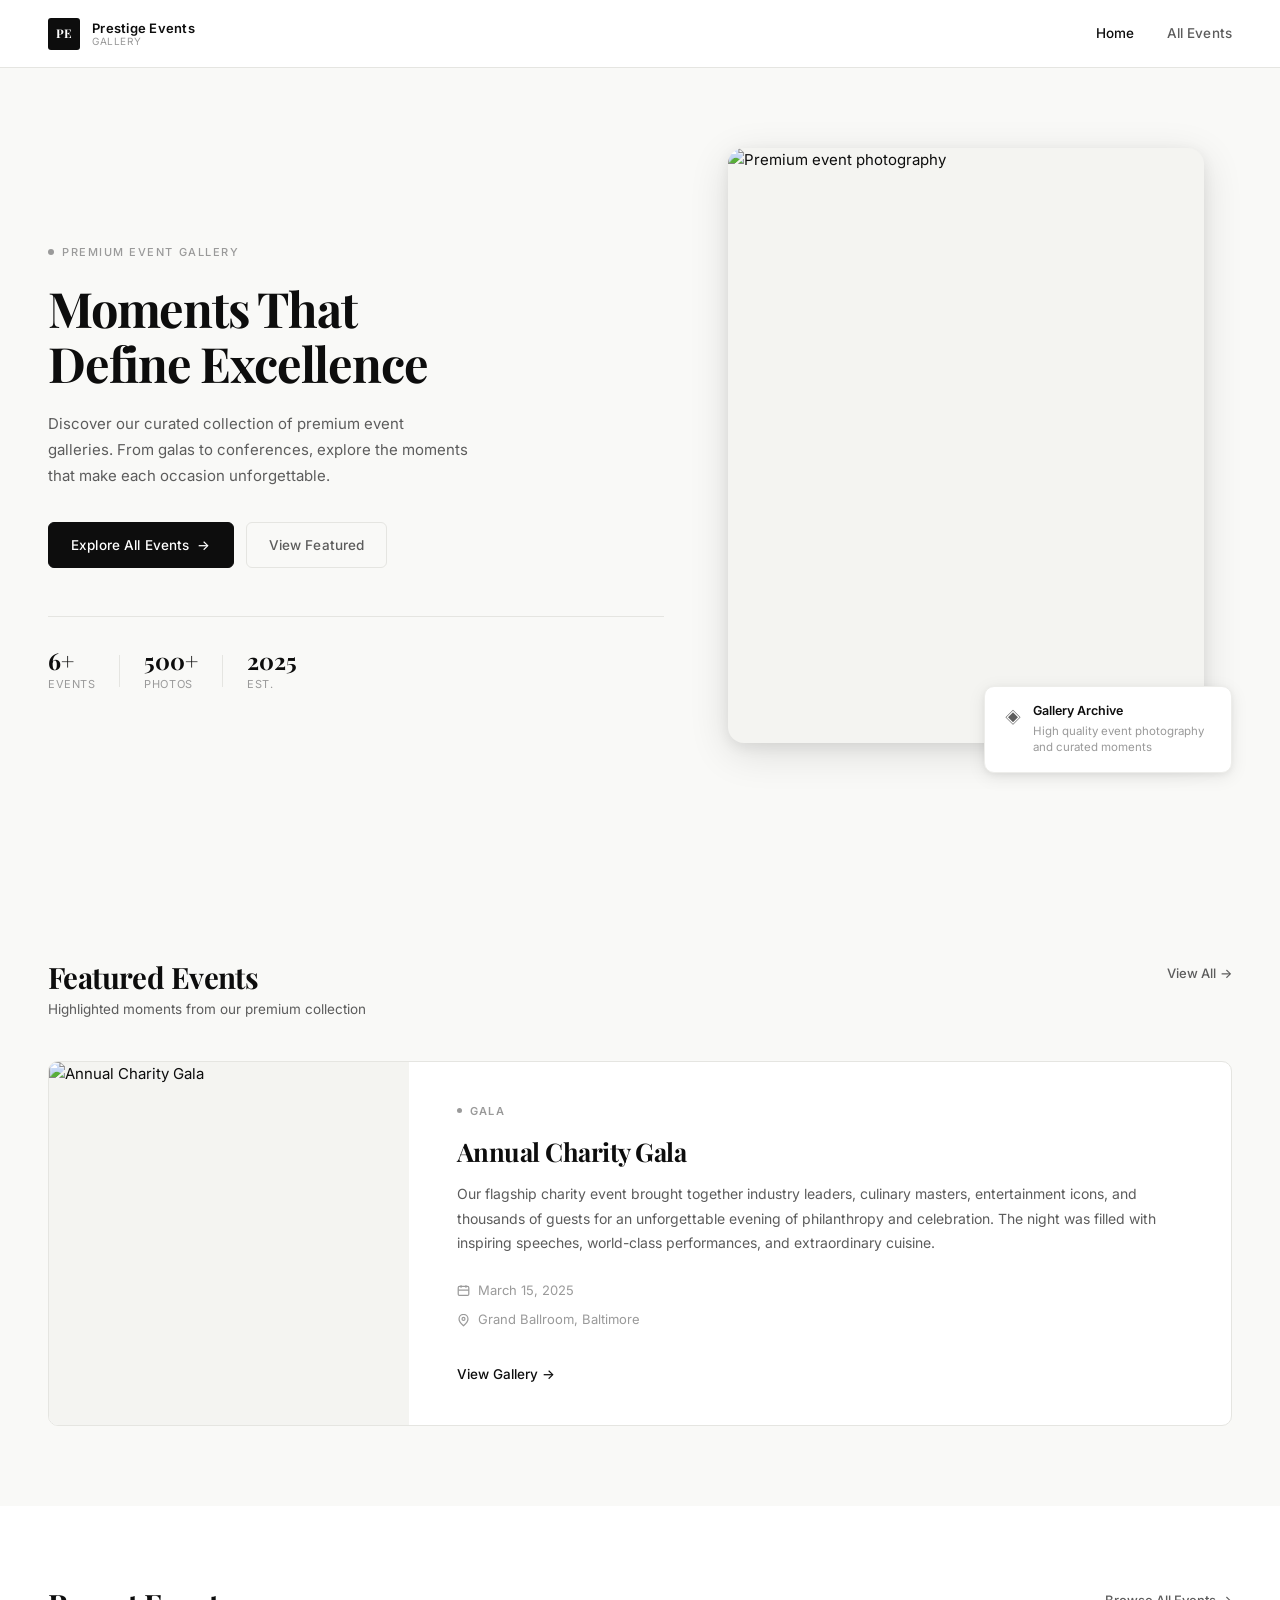
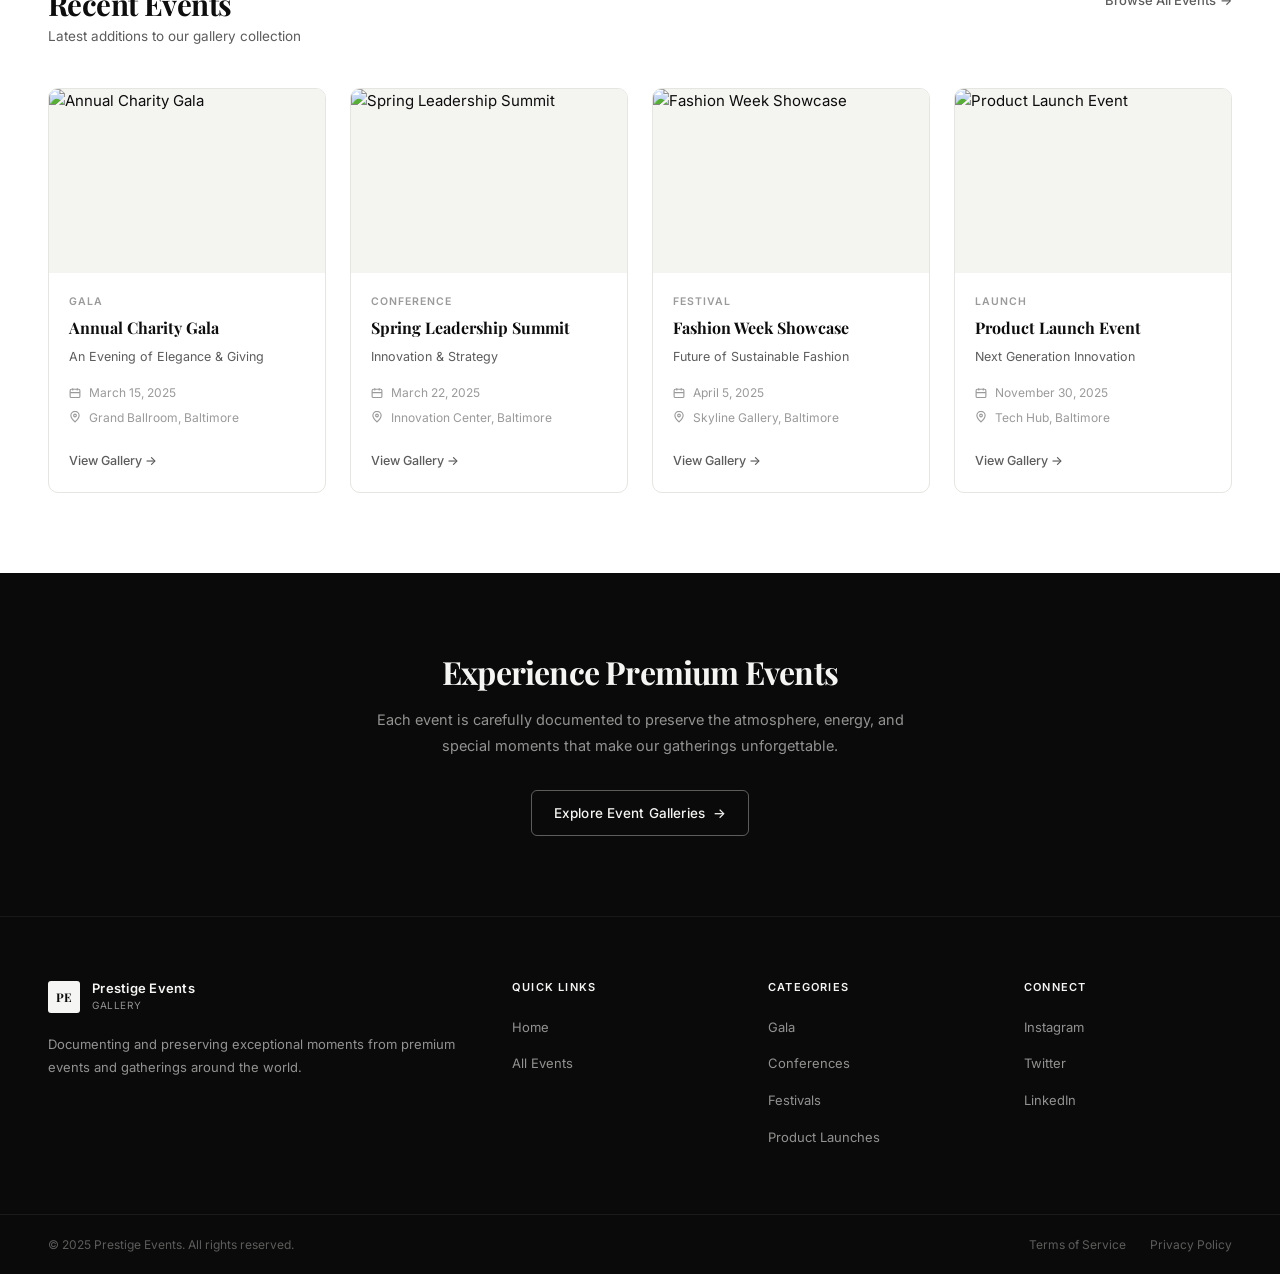
==== index.html @ 35208ec3 "Initial release: Prestige Events Gallery Premium event gallery static site with: - Homepage with her" ====
<!DOCTYPE html>
<html lang="ko">
<head>
  <meta charset="UTF-8">
  <meta name="viewport" content="width=device-width, initial-scale=1.0">
  <title>Prestige Events — Premium Event Gallery</title>
  <meta name="description" content="Discover our curated collection of premium event galleries. From galas to conferences, explore the moments that make each occasion unforgettable.">
  <link rel="preconnect" href="https://fonts.googleapis.com">
  <link rel="preconnect" href="https://fonts.gstatic.com" crossorigin>
  <link href="https://fonts.googleapis.com/css2?family=Playfair+Display:wght@400;500;600;700&family=Inter:wght@300;400;500;600&display=swap" rel="stylesheet">
  <link rel="stylesheet" href="css/style.css">
</head>
<body>

  <!-- Header (injected by JS) -->
  <div id="site-header"></div>

  <main>

    <!-- ═══════════════════════════════════════════
         Hero Section
    ═══════════════════════════════════════════ -->
    <section class="hero" aria-labelledby="hero-title">
      <div class="container hero__inner">

        <!-- Left: Content -->
        <div class="hero__content">
          <div class="hero__label">
            <span class="hero__label-dot" aria-hidden="true"></span>
            Premium Event Gallery
          </div>

          <h1 class="hero__title" id="hero-title">
            Moments That<br>Define Excellence
          </h1>

          <p class="hero__description">
            Discover our curated collection of premium event galleries.
            From galas to conferences, explore the moments that make
            each occasion unforgettable.
          </p>

          <div class="hero__actions">
            <a href="events.html" class="btn btn--primary">
              Explore All Events <span aria-hidden="true">→</span>
            </a>
            <a href="#featured" class="btn btn--ghost">
              View Featured
            </a>
          </div>

          <div class="hero__stats" aria-label="통계">
            <div class="hero__stat">
              <span class="hero__stat-value" id="stat-events">6+</span>
              <span class="hero__stat-label">Events</span>
            </div>
            <div class="hero__stat-divider" aria-hidden="true"></div>
            <div class="hero__stat">
              <span class="hero__stat-value" id="stat-photos">500+</span>
              <span class="hero__stat-label">Photos</span>
            </div>
            <div class="hero__stat-divider" aria-hidden="true"></div>
            <div class="hero__stat">
              <span class="hero__stat-value" id="stat-year">2025</span>
              <span class="hero__stat-label">Est.</span>
            </div>
          </div>
        </div>

        <!-- Right: Visual -->
        <div class="hero__visual" aria-hidden="true">
          <div class="hero__image-card">
            <img
              src="https://picsum.photos/seed/prestige-hero/600/750"
              alt="Premium event photography"
              loading="eager"
            >
          </div>
          <div class="hero__caption-card">
            <span class="hero__caption-icon" aria-hidden="true">◈</span>
            <div>
              <div class="hero__caption-title">Gallery Archive</div>
              <div class="hero__caption-text">
                High quality event photography and curated moments
              </div>
            </div>
          </div>
        </div>

      </div>
    </section>


    <!-- ═══════════════════════════════════════════
         Featured Events Section
    ═══════════════════════════════════════════ -->
    <section class="section" id="featured" aria-labelledby="featured-title">
      <div class="container">

        <div class="section__header">
          <div>
            <h2 class="section__title" id="featured-title">Featured Events</h2>
            <p class="section__subtitle">Highlighted moments from our premium collection</p>
          </div>
          <a href="events.html" class="section__link" aria-label="모든 이벤트 보기">
            View All <span aria-hidden="true">→</span>
          </a>
        </div>

        <!-- Populated by main.js -->
        <div id="featured-events"></div>

      </div>
    </section>


    <!-- ═══════════════════════════════════════════
         Recent Events Section
    ═══════════════════════════════════════════ -->
    <section class="section" style="background:var(--color-surface);padding-top:0;" aria-labelledby="recent-title">
      <div class="container" style="padding-top:var(--space-20);">

        <div class="section__header">
          <div>
            <h2 class="section__title" id="recent-title">Recent Events</h2>
            <p class="section__subtitle">Latest additions to our gallery collection</p>
          </div>
          <a href="events.html" class="section__link" aria-label="모든 이벤트 보기">
            Browse All Events <span aria-hidden="true">→</span>
          </a>
        </div>

        <!-- Populated by main.js -->
        <div id="recent-events" class="events-grid events-grid--4"></div>

      </div>
    </section>


    <!-- ═══════════════════════════════════════════
         CTA Band
    ═══════════════════════════════════════════ -->
    <section class="cta-band" aria-labelledby="cta-title">
      <div class="cta-band__inner">
        <h2 class="cta-band__title" id="cta-title">Experience Premium Events</h2>
        <p class="cta-band__text">
          Each event is carefully documented to preserve the atmosphere,
          energy, and special moments that make our gatherings unforgettable.
        </p>
        <a href="events.html" class="btn btn--outline-white">
          Explore Event Galleries <span aria-hidden="true">→</span>
        </a>
      </div>
    </section>

  </main>

  <!-- Footer (injected by JS) -->
  <div id="site-footer"></div>

  <script src="js/config.js"></script>
  <script src="js/data.js"></script>
  <script src="js/components.js"></script>
  <script src="js/main.js"></script>
</body>
</html>
---- css/style.css ----
/* ============================================================
   Prestige Events — Main Stylesheet
   ============================================================ */

/* 1. CSS Variables
   ============================================================ */
:root {
  /* Colors */
  --color-bg:             #F9F9F7;
  --color-surface:        #FFFFFF;
  --color-surface-alt:    #F4F4F1;
  --color-border:         #E5E5E1;
  --color-border-light:   #EDEDEA;

  --color-text-primary:   #0D0D0D;
  --color-text-secondary: #5C5C5C;
  --color-text-muted:     #9A9A9A;

  --color-dark-bg:        #0A0A0A;
  --color-dark-text:      #F5F5F3;
  --color-dark-text-sec:  rgba(245, 245, 243, 0.58);

  /* Typography */
  --font-display: 'Playfair Display', Georgia, 'Times New Roman', serif;
  --font-body:    'Inter', -apple-system, BlinkMacSystemFont, 'Segoe UI', sans-serif;

  /* Border Radius */
  --radius-xs: 3px;
  --radius-sm: 6px;
  --radius-md: 10px;
  --radius-lg: 16px;

  /* Shadows */
  --shadow-sm: 0 1px 3px rgba(0,0,0,0.06), 0 1px 2px rgba(0,0,0,0.04);
  --shadow-md: 0 4px 18px rgba(0,0,0,0.08), 0 2px 6px rgba(0,0,0,0.05);
  --shadow-lg: 0 10px 40px rgba(0,0,0,0.12), 0 4px 14px rgba(0,0,0,0.07);

  /* Spacing */
  --space-1:  4px;
  --space-2:  8px;
  --space-3:  12px;
  --space-4:  16px;
  --space-5:  20px;
  --space-6:  24px;
  --space-8:  32px;
  --space-10: 40px;
  --space-12: 48px;
  --space-16: 64px;
  --space-20: 80px;
  --space-24: 96px;

  /* Layout */
  --max-width:      1200px;
  --container-px:   clamp(20px, 4vw, 48px);
  --header-height:  68px;

  /* Transitions */
  --t-fast:   150ms ease;
  --t:        240ms ease;
  --t-slow:   380ms ease;
}


/* 2. Reset & Base
   ============================================================ */
*, *::before, *::after {
  box-sizing: border-box;
  margin: 0;
  padding: 0;
}

html {
  scroll-behavior: smooth;
  -webkit-text-size-adjust: 100%;
}

body {
  font-family: var(--font-body);
  font-size: 15px;
  line-height: 1.65;
  color: var(--color-text-primary);
  background-color: var(--color-bg);
  -webkit-font-smoothing: antialiased;
  -moz-osx-font-smoothing: grayscale;
}

img {
  display: block;
  max-width: 100%;
  height: auto;
}

a { color: inherit; text-decoration: none; }
ul, ol { list-style: none; }
button { cursor: pointer; border: none; background: none; font-family: inherit; }

h1, h2, h3, h4, h5, h6 {
  font-family: var(--font-display);
  line-height: 1.2;
  color: var(--color-text-primary);
}

.visually-hidden {
  position: absolute;
  width: 1px;
  height: 1px;
  overflow: hidden;
  clip: rect(0,0,0,0);
  white-space: nowrap;
}


/* 3. Layout
   ============================================================ */
.container {
  width: 100%;
  max-width: calc(var(--max-width) + var(--container-px) * 2);
  margin: 0 auto;
  padding-left: var(--container-px);
  padding-right: var(--container-px);
}


/* 4. Header
   ============================================================ */
.header {
  position: sticky;
  top: 0;
  z-index: 100;
  height: var(--header-height);
  background: var(--color-surface);
  border-bottom: 1px solid var(--color-border);
}

.header__inner {
  display: flex;
  align-items: center;
  justify-content: space-between;
  height: 100%;
}

.header__logo {
  display: flex;
  align-items: center;
  gap: var(--space-3);
}

.header__logo-mark {
  width: 32px;
  height: 32px;
  background: var(--color-text-primary);
  color: var(--color-surface);
  display: flex;
  align-items: center;
  justify-content: center;
  font-family: var(--font-display);
  font-size: 12px;
  font-weight: 700;
  letter-spacing: 0.04em;
  border-radius: var(--radius-xs);
  flex-shrink: 0;
}

.header__logo-name {
  display: block;
  font-size: 13px;
  font-weight: 600;
  letter-spacing: 0.02em;
  color: var(--color-text-primary);
  line-height: 1.2;
}

.header__logo-sub {
  display: block;
  font-size: 10px;
  color: var(--color-text-muted);
  letter-spacing: 0.06em;
  text-transform: uppercase;
  line-height: 1;
}

.header__nav {
  display: flex;
  align-items: center;
  gap: var(--space-8);
}

.header__nav-link {
  font-size: 13.5px;
  font-weight: 500;
  color: var(--color-text-secondary);
  letter-spacing: 0.01em;
  transition: color var(--t-fast);
}

.header__nav-link:hover,
.header__nav-link.is-active {
  color: var(--color-text-primary);
}


/* 5. Buttons
   ============================================================ */
.btn {
  display: inline-flex;
  align-items: center;
  gap: var(--space-2);
  padding: 11px 22px;
  font-size: 13.5px;
  font-weight: 500;
  font-family: var(--font-body);
  letter-spacing: 0.01em;
  border-radius: var(--radius-sm);
  border: 1.5px solid transparent;
  cursor: pointer;
  transition: background var(--t-fast), border-color var(--t-fast), color var(--t-fast);
  white-space: nowrap;
}

.btn--primary {
  background: var(--color-text-primary);
  color: var(--color-surface);
  border-color: var(--color-text-primary);
}

.btn--primary:hover {
  background: #2a2a2a;
  border-color: #2a2a2a;
}

.btn--ghost {
  background: transparent;
  color: var(--color-text-secondary);
  border-color: var(--color-border);
}

.btn--ghost:hover {
  border-color: var(--color-text-secondary);
  color: var(--color-text-primary);
}

.btn--outline-white {
  background: transparent;
  color: var(--color-dark-text);
  border-color: rgba(245,245,243,0.35);
}

.btn--outline-white:hover {
  background: rgba(245,245,243,0.07);
  border-color: rgba(245,245,243,0.65);
}


/* 6. Hero Section
   ============================================================ */
.hero {
  padding: var(--space-20) 0 var(--space-24);
  background: var(--color-bg);
}

.hero__inner {
  display: grid;
  grid-template-columns: 1.1fr 0.9fr;
  gap: var(--space-16);
  align-items: center;
}

/* Left column */
.hero__label {
  display: inline-flex;
  align-items: center;
  gap: var(--space-2);
  font-size: 11px;
  font-weight: 500;
  letter-spacing: 0.14em;
  text-transform: uppercase;
  color: var(--color-text-muted);
  margin-bottom: var(--space-5);
}

.hero__label-dot {
  width: 6px;
  height: 6px;
  border-radius: 50%;
  background: var(--color-text-muted);
  flex-shrink: 0;
}

.hero__title {
  font-size: clamp(2.1rem, 3.8vw, 3.1rem);
  font-weight: 700;
  line-height: 1.13;
  letter-spacing: -0.025em;
  margin-bottom: var(--space-5);
}

.hero__description {
  font-size: 15px;
  line-height: 1.75;
  color: var(--color-text-secondary);
  max-width: 420px;
  margin-bottom: var(--space-8);
}

.hero__actions {
  display: flex;
  align-items: center;
  gap: var(--space-3);
  margin-bottom: var(--space-12);
  flex-wrap: wrap;
}

.hero__stats {
  display: flex;
  align-items: center;
  gap: var(--space-6);
  padding-top: var(--space-8);
  border-top: 1px solid var(--color-border);
}

.hero__stat {
  display: flex;
  flex-direction: column;
  gap: 3px;
}

.hero__stat-value {
  font-size: 1.45rem;
  font-weight: 700;
  font-family: var(--font-display);
  line-height: 1;
  color: var(--color-text-primary);
}

.hero__stat-label {
  font-size: 11px;
  color: var(--color-text-muted);
  letter-spacing: 0.05em;
  text-transform: uppercase;
}

.hero__stat-divider {
  width: 1px;
  height: 32px;
  background: var(--color-border);
  flex-shrink: 0;
}

/* Right column */
.hero__visual {
  position: relative;
  padding: 0 28px 40px 0;
}

.hero__image-card {
  border-radius: var(--radius-lg);
  overflow: hidden;
  box-shadow: var(--shadow-lg);
  aspect-ratio: 4 / 5;
  background: var(--color-surface-alt);
}

.hero__image-card img {
  width: 100%;
  height: 100%;
  object-fit: cover;
}

.hero__caption-card {
  position: absolute;
  bottom: 10px;
  right: 0;
  background: var(--color-surface);
  border-radius: var(--radius-md);
  padding: var(--space-4) var(--space-5);
  display: flex;
  align-items: flex-start;
  gap: var(--space-3);
  box-shadow: var(--shadow-md);
  max-width: 248px;
  border: 1px solid var(--color-border-light);
}

.hero__caption-icon {
  font-size: 16px;
  color: var(--color-text-secondary);
  flex-shrink: 0;
  margin-top: 1px;
}

.hero__caption-title {
  font-size: 12.5px;
  font-weight: 600;
  color: var(--color-text-primary);
  margin-bottom: 3px;
  line-height: 1.3;
}

.hero__caption-text {
  font-size: 11.5px;
  color: var(--color-text-muted);
  line-height: 1.45;
}


/* 7. Section Common
   ============================================================ */
.section {
  padding: var(--space-20) 0;
}

.section__header {
  display: flex;
  align-items: flex-start;
  justify-content: space-between;
  gap: var(--space-6);
  margin-bottom: var(--space-10);
}

.section__title {
  font-size: clamp(1.45rem, 2.3vw, 1.95rem);
  font-weight: 700;
  letter-spacing: -0.02em;
  margin-bottom: var(--space-1);
}

.section__subtitle {
  font-size: 13.5px;
  color: var(--color-text-secondary);
}

.section__link {
  display: inline-flex;
  align-items: center;
  gap: 4px;
  font-size: 13px;
  font-weight: 500;
  color: var(--color-text-secondary);
  white-space: nowrap;
  flex-shrink: 0;
  padding-top: 4px;
  transition: color var(--t-fast);
}

.section__link:hover {
  color: var(--color-text-primary);
}


/* 8. Featured Event Card
   ============================================================ */
.featured-card {
  display: grid;
  grid-template-columns: 360px 1fr;
  background: var(--color-surface);
  border: 1px solid var(--color-border);
  border-radius: var(--radius-md);
  overflow: hidden;
  transition: box-shadow var(--t), transform var(--t);
}

.featured-card:hover {
  box-shadow: var(--shadow-md);
  transform: translateY(-2px);
}

.featured-card__image-wrap {
  overflow: hidden;
  background: var(--color-surface-alt);
  min-height: 360px;
}

.featured-card__image-wrap img {
  width: 100%;
  height: 100%;
  object-fit: cover;
  transition: transform var(--t-slow);
}

.featured-card:hover .featured-card__image-wrap img {
  transform: scale(1.04);
}

.featured-card__body {
  padding: var(--space-10) var(--space-12);
  display: flex;
  flex-direction: column;
  justify-content: center;
}

.featured-card__badge {
  display: inline-flex;
  align-items: center;
  gap: var(--space-2);
  font-size: 11px;
  font-weight: 600;
  letter-spacing: 0.11em;
  text-transform: uppercase;
  color: var(--color-text-muted);
  margin-bottom: var(--space-4);
}

.featured-card__badge-dot {
  width: 5px;
  height: 5px;
  border-radius: 50%;
  background: var(--color-text-muted);
}

.featured-card__title {
  font-size: clamp(1.3rem, 2vw, 1.75rem);
  font-weight: 700;
  line-height: 1.2;
  letter-spacing: -0.02em;
  margin-bottom: var(--space-4);
}

.featured-card__description {
  font-size: 14px;
  line-height: 1.75;
  color: var(--color-text-secondary);
  margin-bottom: var(--space-6);
}

.featured-card__meta {
  display: flex;
  flex-direction: column;
  gap: var(--space-2);
  margin-bottom: var(--space-8);
}

.featured-card__meta-item {
  display: flex;
  align-items: center;
  gap: var(--space-2);
  font-size: 13px;
  color: var(--color-text-muted);
}

.featured-card__meta-item svg {
  width: 13px;
  height: 13px;
  flex-shrink: 0;
}

.featured-card__link {
  display: inline-flex;
  align-items: center;
  gap: var(--space-2);
  font-size: 13.5px;
  font-weight: 500;
  color: var(--color-text-primary);
  transition: gap var(--t-fast);
}

.featured-card:hover .featured-card__link {
  gap: var(--space-3);
}


/* 9. Event Card (grid item)
   ============================================================ */
.event-card {
  background: var(--color-surface);
  border: 1px solid var(--color-border);
  border-radius: var(--radius-md);
  overflow: hidden;
  display: flex;
  flex-direction: column;
  transition: box-shadow var(--t), transform var(--t);
}

.event-card:hover {
  box-shadow: var(--shadow-md);
  transform: translateY(-2px);
}

.event-card__image-wrap {
  overflow: hidden;
  background: var(--color-surface-alt);
  aspect-ratio: 3 / 2;
  flex-shrink: 0;
}

.event-card__image-wrap img {
  width: 100%;
  height: 100%;
  object-fit: cover;
  transition: transform var(--t-slow);
}

.event-card:hover .event-card__image-wrap img {
  transform: scale(1.04);
}

.event-card__body {
  padding: var(--space-5);
  display: flex;
  flex-direction: column;
  flex: 1;
}

.event-card__category {
  font-size: 10.5px;
  font-weight: 600;
  letter-spacing: 0.1em;
  text-transform: uppercase;
  color: var(--color-text-muted);
  margin-bottom: var(--space-2);
}

.event-card__title {
  font-size: 1rem;
  font-weight: 700;
  line-height: 1.3;
  color: var(--color-text-primary);
  margin-bottom: var(--space-2);
  font-family: var(--font-display);
}

.event-card__description {
  font-size: 12.5px;
  line-height: 1.6;
  color: var(--color-text-secondary);
  margin-bottom: var(--space-4);
  display: -webkit-box;
  -webkit-line-clamp: 2;
  -webkit-box-orient: vertical;
  overflow: hidden;
}

.event-card__meta {
  display: flex;
  flex-direction: column;
  gap: 5px;
  margin-bottom: var(--space-4);
  margin-top: auto;
}

.event-card__meta-item {
  display: flex;
  align-items: center;
  gap: var(--space-2);
  font-size: 12px;
  color: var(--color-text-muted);
}

.event-card__meta-item svg {
  width: 12px;
  height: 12px;
  flex-shrink: 0;
}

.event-card__link {
  display: inline-flex;
  align-items: center;
  gap: 4px;
  font-size: 12.5px;
  font-weight: 500;
  color: var(--color-text-secondary);
  transition: color var(--t-fast), gap var(--t-fast);
  margin-top: var(--space-2);
}

.event-card:hover .event-card__link {
  color: var(--color-text-primary);
  gap: var(--space-2);
}


/* 10. Events Grid
   ============================================================ */
.events-grid {
  display: grid;
  gap: var(--space-6);
}

.events-grid--4 {
  grid-template-columns: repeat(4, 1fr);
}

.events-grid--3 {
  grid-template-columns: repeat(3, 1fr);
}


/* 11. CTA Band
   ============================================================ */
.cta-band {
  background: var(--color-dark-bg);
  padding: var(--space-20) 0;
}

.cta-band__inner {
  text-align: center;
  max-width: 540px;
  margin: 0 auto;
}

.cta-band__title {
  font-size: clamp(1.5rem, 2.5vw, 2.1rem);
  font-weight: 700;
  letter-spacing: -0.025em;
  color: var(--color-dark-text);
  margin-bottom: var(--space-4);
}

.cta-band__text {
  font-size: 14.5px;
  line-height: 1.75;
  color: var(--color-dark-text-sec);
  margin-bottom: var(--space-8);
}


/* 12. Footer
   ============================================================ */
.footer {
  background: var(--color-dark-bg);
  border-top: 1px solid rgba(255,255,255,0.06);
}

.footer__inner {
  display: grid;
  grid-template-columns: 2fr 1fr 1fr 1fr;
  gap: var(--space-12);
  padding-top: var(--space-16);
  padding-bottom: var(--space-16);
}

.footer__logo {
  display: flex;
  align-items: center;
  gap: var(--space-3);
  margin-bottom: var(--space-5);
}

.footer__logo-mark {
  width: 32px;
  height: 32px;
  background: var(--color-dark-text);
  color: var(--color-dark-bg);
  display: flex;
  align-items: center;
  justify-content: center;
  font-family: var(--font-display);
  font-size: 12px;
  font-weight: 700;
  letter-spacing: 0.04em;
  border-radius: var(--radius-xs);
  flex-shrink: 0;
}

.footer__logo-name {
  display: block;
  font-size: 13px;
  font-weight: 600;
  letter-spacing: 0.02em;
  color: var(--color-dark-text);
  line-height: 1.2;
}

.footer__logo-sub {
  display: block;
  font-size: 10px;
  color: var(--color-dark-text-sec);
  letter-spacing: 0.06em;
  text-transform: uppercase;
}

.footer__description {
  font-size: 13px;
  line-height: 1.75;
  color: var(--color-dark-text-sec);
}

.footer__heading {
  font-family: var(--font-body);
  font-size: 11px;
  font-weight: 600;
  letter-spacing: 0.11em;
  text-transform: uppercase;
  color: var(--color-dark-text);
  margin-bottom: var(--space-5);
}

.footer__list {
  display: flex;
  flex-direction: column;
  gap: var(--space-3);
}

.footer__list a {
  font-size: 13px;
  color: var(--color-dark-text-sec);
  transition: color var(--t-fast);
}

.footer__list a:hover {
  color: var(--color-dark-text);
}

.footer__bottom {
  border-top: 1px solid rgba(255,255,255,0.07);
  padding: var(--space-5) 0;
}

.footer__bottom-inner {
  display: flex;
  align-items: center;
  justify-content: space-between;
  font-size: 12px;
  color: rgba(245,245,243,0.35);
}

.footer__bottom-links {
  display: flex;
  gap: var(--space-6);
}

.footer__bottom-links a {
  color: inherit;
  transition: color var(--t-fast);
}

.footer__bottom-links a:hover {
  color: var(--color-dark-text-sec);
}


/* 13. Page Header (secondary pages)
   ============================================================ */
.page-header {
  background: var(--color-surface);
  border-bottom: 1px solid var(--color-border);
  padding: var(--space-12) 0;
}

.page-header__eyebrow {
  font-size: 11px;
  font-weight: 500;
  letter-spacing: 0.13em;
  text-transform: uppercase;
  color: var(--color-text-muted);
  margin-bottom: var(--space-3);
}

.page-header__title {
  font-size: clamp(1.8rem, 3vw, 2.7rem);
  font-weight: 700;
  letter-spacing: -0.025em;
  line-height: 1.15;
  margin-bottom: var(--space-3);
}

.page-header__subtitle {
  font-size: 15px;
  color: var(--color-text-secondary);
  max-width: 520px;
}


/* 14. Breadcrumbs
   ============================================================ */
.breadcrumbs {
  display: flex;
  align-items: center;
  gap: var(--space-2);
  font-size: 12.5px;
  color: var(--color-text-muted);
  margin-bottom: var(--space-5);
  flex-wrap: wrap;
}

.breadcrumbs a {
  color: var(--color-text-muted);
  transition: color var(--t-fast);
}

.breadcrumbs a:hover {
  color: var(--color-text-secondary);
}

.breadcrumbs__sep {
  opacity: 0.4;
  font-size: 11px;
}


/* 15. Events Page Filters
   ============================================================ */
.filters-bar {
  display: flex;
  align-items: center;
  gap: var(--space-4);
  padding: var(--space-8) 0 var(--space-6);
  flex-wrap: wrap;
  border-bottom: 1px solid var(--color-border);
  margin-bottom: var(--space-8);
}

.search-wrap {
  flex: 1;
  min-width: 200px;
  max-width: 320px;
  position: relative;
}

.search-wrap input {
  width: 100%;
  padding: 9px 14px 9px 36px;
  font-size: 13.5px;
  font-family: var(--font-body);
  color: var(--color-text-primary);
  background: var(--color-surface);
  border: 1px solid var(--color-border);
  border-radius: var(--radius-sm);
  outline: none;
  transition: border-color var(--t-fast);
}

.search-wrap input:focus {
  border-color: var(--color-text-secondary);
}

.search-wrap input::placeholder {
  color: var(--color-text-muted);
}

.search-wrap__icon {
  position: absolute;
  left: 11px;
  top: 50%;
  transform: translateY(-50%);
  color: var(--color-text-muted);
  pointer-events: none;
  display: flex;
  align-items: center;
}

.filter-select {
  padding: 9px 14px;
  font-size: 13.5px;
  font-family: var(--font-body);
  color: var(--color-text-secondary);
  background: var(--color-surface);
  border: 1px solid var(--color-border);
  border-radius: var(--radius-sm);
  outline: none;
  cursor: pointer;
  transition: border-color var(--t-fast);
  appearance: none;
  -webkit-appearance: none;
  background-image: url("data:image/svg+xml,%3Csvg xmlns='http://www.w3.org/2000/svg' width='12' height='12' viewBox='0 0 24 24' fill='none' stroke='%239A9A9A' stroke-width='2'%3E%3Cpolyline points='6 9 12 15 18 9'/%3E%3C/svg%3E");
  background-repeat: no-repeat;
  background-position: right 10px center;
  padding-right: 32px;
}

.filter-select:focus {
  border-color: var(--color-text-secondary);
}

.filters-count {
  margin-left: auto;
  font-size: 13px;
  color: var(--color-text-muted);
}


/* 16. Empty State
   ============================================================ */
.empty-state {
  text-align: center;
  padding: var(--space-24) var(--space-8);
  grid-column: 1 / -1;
}

.empty-state__icon {
  font-size: 2.5rem;
  margin-bottom: var(--space-5);
  opacity: 0.25;
}

.empty-state__title {
  font-size: 1.15rem;
  font-weight: 600;
  font-family: var(--font-display);
  margin-bottom: var(--space-2);
  color: var(--color-text-primary);
}

.empty-state__text {
  font-size: 14px;
  color: var(--color-text-secondary);
}


/* 17. Event Detail Hero
   ============================================================ */
.event-hero {
  background: var(--color-surface);
  padding: var(--space-10) 0 0;
}

.event-hero__inner {
  display: grid;
  grid-template-columns: 1fr 460px;
  gap: var(--space-12);
  align-items: start;
  padding-bottom: var(--space-12);
  border-bottom: 1px solid var(--color-border);
}

.event-hero__category {
  display: inline-flex;
  align-items: center;
  gap: var(--space-2);
  font-size: 11px;
  font-weight: 600;
  letter-spacing: 0.11em;
  text-transform: uppercase;
  color: var(--color-text-muted);
  margin-bottom: var(--space-4);
}

.event-hero__title {
  font-size: clamp(1.9rem, 3.8vw, 2.9rem);
  font-weight: 700;
  letter-spacing: -0.025em;
  line-height: 1.13;
  margin-bottom: var(--space-4);
}

.event-hero__subtitle {
  font-size: 1.05rem;
  font-weight: 400;
  color: var(--color-text-secondary);
  font-family: var(--font-body);
  margin-bottom: var(--space-6);
}

.event-hero__meta {
  display: flex;
  flex-wrap: wrap;
  gap: var(--space-5);
  margin-bottom: var(--space-8);
}

.event-hero__meta-item {
  display: flex;
  align-items: center;
  gap: var(--space-2);
  font-size: 13.5px;
  color: var(--color-text-muted);
}

.event-hero__meta-item svg {
  width: 14px;
  height: 14px;
  flex-shrink: 0;
}

.event-hero__description {
  font-size: 15px;
  line-height: 1.8;
  color: var(--color-text-secondary);
}

.event-hero__cover {
  border-radius: var(--radius-md);
  overflow: hidden;
  aspect-ratio: 4 / 3;
  background: var(--color-surface-alt);
  box-shadow: var(--shadow-md);
}

.event-hero__cover img {
  width: 100%;
  height: 100%;
  object-fit: cover;
}


/* 18. Gallery
   ============================================================ */
.gallery-section {
  padding: var(--space-16) 0 var(--space-20);
}

.gallery-section__header {
  display: flex;
  align-items: baseline;
  gap: var(--space-4);
  margin-bottom: var(--space-8);
}

.gallery-section__title {
  font-size: 1.3rem;
  font-weight: 700;
  letter-spacing: -0.015em;
}

.gallery-section__count {
  font-size: 13px;
  color: var(--color-text-muted);
}

.gallery-grid {
  display: grid;
  grid-template-columns: repeat(4, 1fr);
  gap: var(--space-3);
}

.gallery-item {
  aspect-ratio: 1;
  border-radius: var(--radius-sm);
  overflow: hidden;
  cursor: pointer;
  background: var(--color-surface-alt);
  position: relative;
}

.gallery-item--lg {
  grid-column: span 2;
  grid-row: span 2;
  aspect-ratio: auto;
}

.gallery-item img {
  width: 100%;
  height: 100%;
  object-fit: cover;
  transition: transform var(--t-slow);
}

.gallery-item:hover img {
  transform: scale(1.05);
}

.gallery-item__overlay {
  position: absolute;
  inset: 0;
  background: rgba(0,0,0,0);
  display: flex;
  align-items: center;
  justify-content: center;
  transition: background var(--t);
}

.gallery-item:hover .gallery-item__overlay {
  background: rgba(0,0,0,0.18);
}

.gallery-item__zoom {
  color: #fff;
  opacity: 0;
  transform: scale(0.75);
  transition: opacity var(--t), transform var(--t);
}

.gallery-item:hover .gallery-item__zoom {
  opacity: 1;
  transform: scale(1);
}

/* Drive loading / status */
.gallery-loading {
  display: grid;
  grid-template-columns: repeat(4, 1fr);
  gap: var(--space-3);
}

.gallery-skeleton {
  aspect-ratio: 1;
  border-radius: var(--radius-sm);
  background: linear-gradient(90deg,
    var(--color-surface-alt) 25%,
    var(--color-border) 50%,
    var(--color-surface-alt) 75%);
  background-size: 200% 100%;
  animation: skeleton-shimmer 1.6s ease infinite;
}

.gallery-skeleton--lg {
  grid-column: span 2;
  grid-row: span 2;
  aspect-ratio: auto;
  min-height: 200px;
}

@keyframes skeleton-shimmer {
  0%   { background-position: 200% 0; }
  100% { background-position: -200% 0; }
}

.drive-notice {
  grid-column: 1 / -1;
  padding: var(--space-16) var(--space-8);
  text-align: center;
  border: 1.5px dashed var(--color-border);
  border-radius: var(--radius-md);
  color: var(--color-text-muted);
  font-size: 14px;
  line-height: 1.7;
}

.drive-notice strong {
  display: block;
  font-size: 15px;
  color: var(--color-text-secondary);
  margin-bottom: var(--space-2);
}


/* 19. Lightbox
   ============================================================ */
.lightbox {
  position: fixed;
  inset: 0;
  z-index: 1000;
  background: rgba(0,0,0,0.94);
  display: flex;
  align-items: center;
  justify-content: center;
  opacity: 0;
  visibility: hidden;
  transition: opacity var(--t), visibility var(--t);
}

.lightbox.is-open {
  opacity: 1;
  visibility: visible;
}

.lightbox__img-wrap {
  display: flex;
  align-items: center;
  justify-content: center;
  max-width: 88vw;
  max-height: 88vh;
}

.lightbox__img {
  max-width: 85vw;
  max-height: 85vh;
  object-fit: contain;
  border-radius: var(--radius-sm);
  display: block;
}

.lightbox__close,
.lightbox__prev,
.lightbox__next {
  position: fixed;
  width: 42px;
  height: 42px;
  background: rgba(255,255,255,0.1);
  border: 1px solid rgba(255,255,255,0.18);
  border-radius: 50%;
  display: flex;
  align-items: center;
  justify-content: center;
  color: #fff;
  cursor: pointer;
  transition: background var(--t-fast);
  font-size: 18px;
  line-height: 1;
}

.lightbox__close:hover,
.lightbox__prev:hover,
.lightbox__next:hover {
  background: rgba(255,255,255,0.22);
}

.lightbox__close { top: 20px; right: 20px; font-size: 20px; }
.lightbox__prev  { top: 50%; left: 20px; transform: translateY(-50%); }
.lightbox__next  { top: 50%; right: 20px; transform: translateY(-50%); }

.lightbox__counter {
  position: fixed;
  bottom: 22px;
  left: 50%;
  transform: translateX(-50%);
  font-size: 12.5px;
  color: rgba(255,255,255,0.45);
  letter-spacing: 0.05em;
}


/* 20. Related Events
   ============================================================ */
.related-section {
  padding: var(--space-16) 0 var(--space-20);
  border-top: 1px solid var(--color-border);
}


/* 21. Responsive — Tablet
   ============================================================ */
@media (max-width: 1024px) {
  .hero__inner {
    gap: var(--space-10);
  }

  .events-grid--4 {
    grid-template-columns: repeat(2, 1fr);
  }

  .featured-card {
    grid-template-columns: 300px 1fr;
  }

  .featured-card__body {
    padding: var(--space-8) var(--space-8);
  }

  .footer__inner {
    grid-template-columns: 1fr 1fr 1fr;
    gap: var(--space-8);
  }

  .footer__brand {
    grid-column: 1 / -1;
  }

  .event-hero__inner {
    grid-template-columns: 1fr 380px;
    gap: var(--space-10);
  }

  .gallery-grid {
    grid-template-columns: repeat(3, 1fr);
  }

  .gallery-loading {
    grid-template-columns: repeat(3, 1fr);
  }
}

/* 22. Responsive — Mobile
   ============================================================ */
@media (max-width: 768px) {
  :root {
    --header-height: 60px;
  }

  .hero {
    padding: var(--space-10) 0 var(--space-16);
  }

  .hero__inner {
    grid-template-columns: 1fr;
    gap: var(--space-8);
  }

  .hero__visual {
    order: -1;
    padding: 0 0 32px 0;
  }

  .hero__image-card {
    aspect-ratio: 16 / 9;
  }

  .hero__caption-card {
    bottom: 6px;
    right: 0;
    max-width: 220px;
  }

  .section__header {
    flex-direction: column;
    align-items: flex-start;
    gap: var(--space-3);
  }

  .featured-card {
    grid-template-columns: 1fr;
  }

  .featured-card__image-wrap {
    min-height: 220px;
    max-height: 280px;
  }

  .events-grid--4 {
    grid-template-columns: repeat(2, 1fr);
  }

  .events-grid--3 {
    grid-template-columns: repeat(2, 1fr);
  }

  .footer__inner {
    grid-template-columns: 1fr 1fr;
    gap: var(--space-8);
  }

  .footer__brand {
    grid-column: 1 / -1;
  }

  .event-hero__inner {
    grid-template-columns: 1fr;
  }

  .event-hero__cover {
    order: -1;
  }

  .gallery-grid {
    grid-template-columns: repeat(2, 1fr);
  }

  .gallery-item--lg {
    grid-column: span 1;
    grid-row: span 1;
    aspect-ratio: 1;
  }

  .gallery-loading {
    grid-template-columns: repeat(2, 1fr);
  }

  .gallery-skeleton--lg {
    grid-column: span 1;
    grid-row: span 1;
    min-height: auto;
    aspect-ratio: 1;
  }
}

/* 23. Responsive — Small Mobile
   ============================================================ */
@media (max-width: 480px) {
  .hero__actions {
    flex-direction: column;
    align-items: stretch;
  }

  .hero__actions .btn {
    justify-content: center;
  }

  .events-grid--4,
  .events-grid--3 {
    grid-template-columns: 1fr;
  }

  .footer__inner {
    grid-template-columns: 1fr;
  }

  .footer__bottom-inner {
    flex-direction: column;
    gap: var(--space-2);
    text-align: center;
  }

  .gallery-grid {
    grid-template-columns: repeat(2, 1fr);
    gap: var(--space-2);
  }

  .filters-bar {
    flex-direction: column;
    align-items: stretch;
  }

  .search-wrap {
    max-width: 100%;
  }

  .filters-count {
    margin-left: 0;
  }

  .lightbox__prev { left: 10px; }
  .lightbox__next { right: 10px; }
}
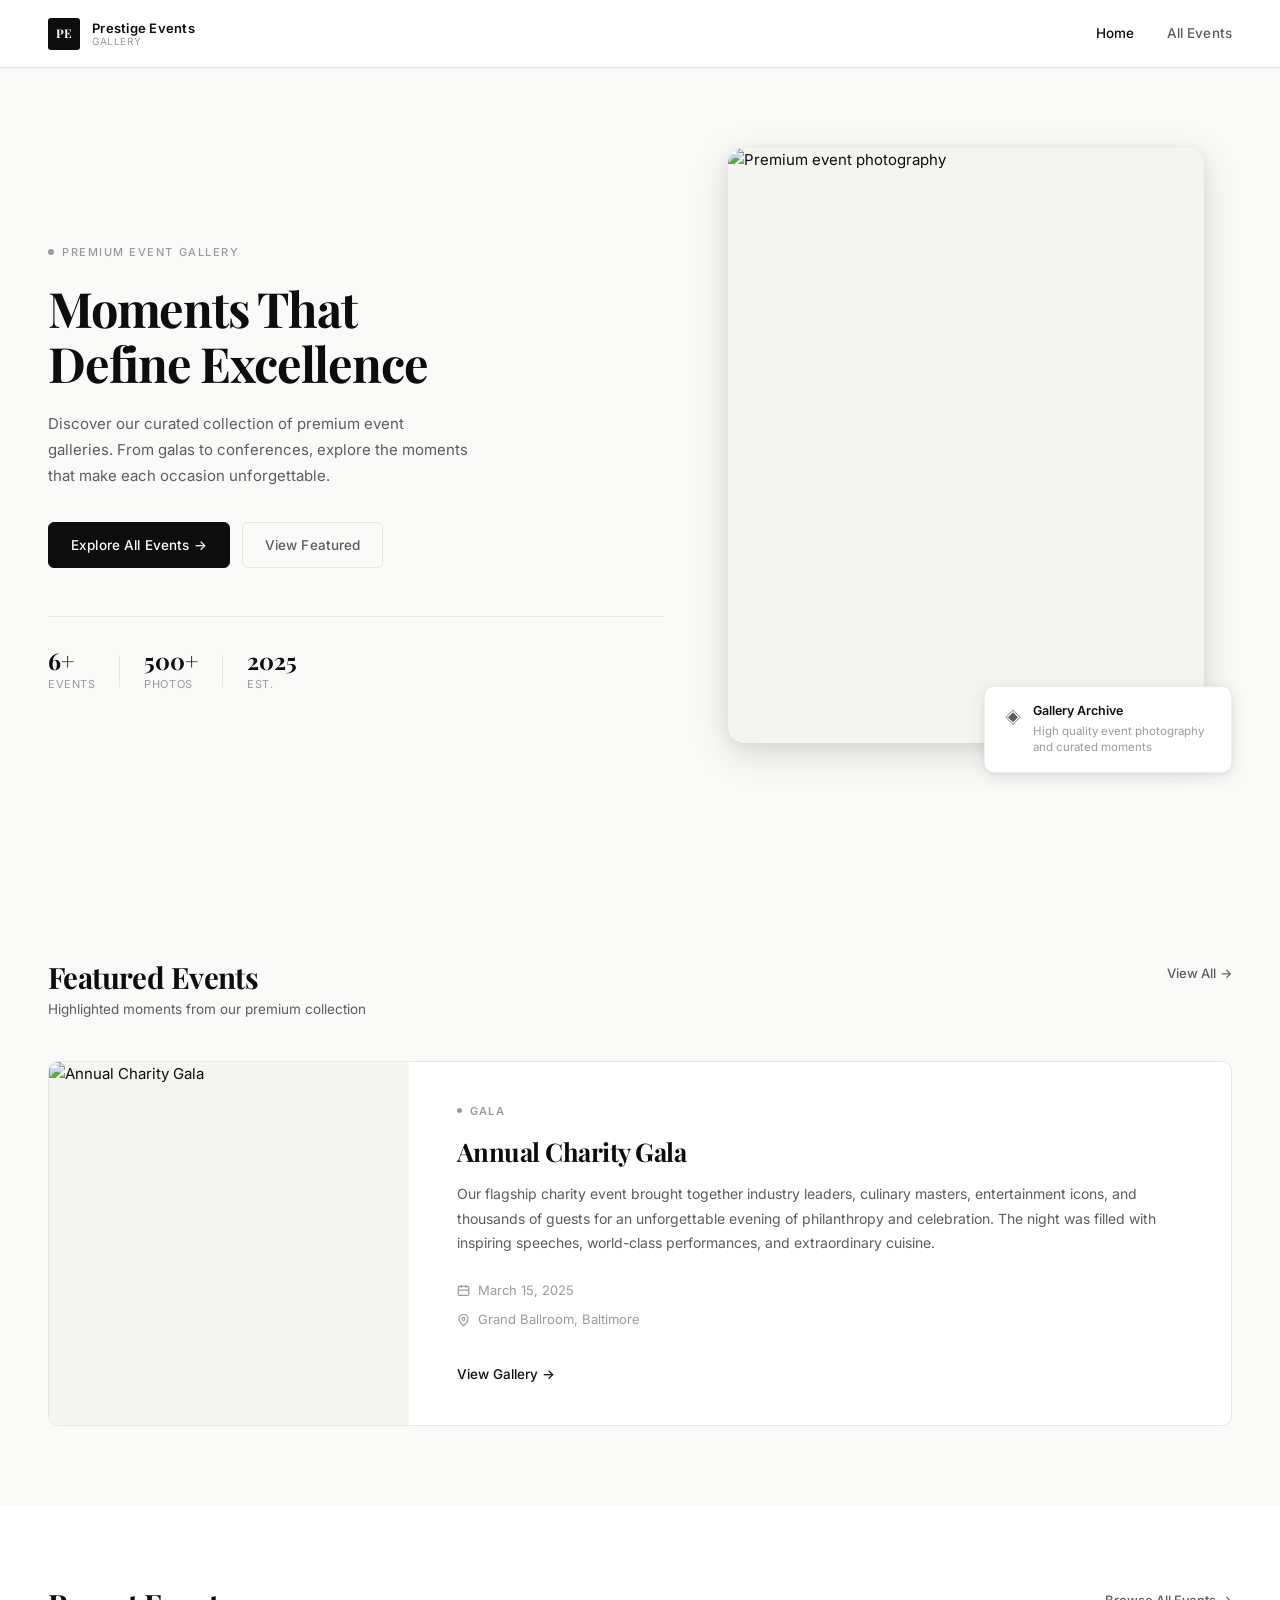
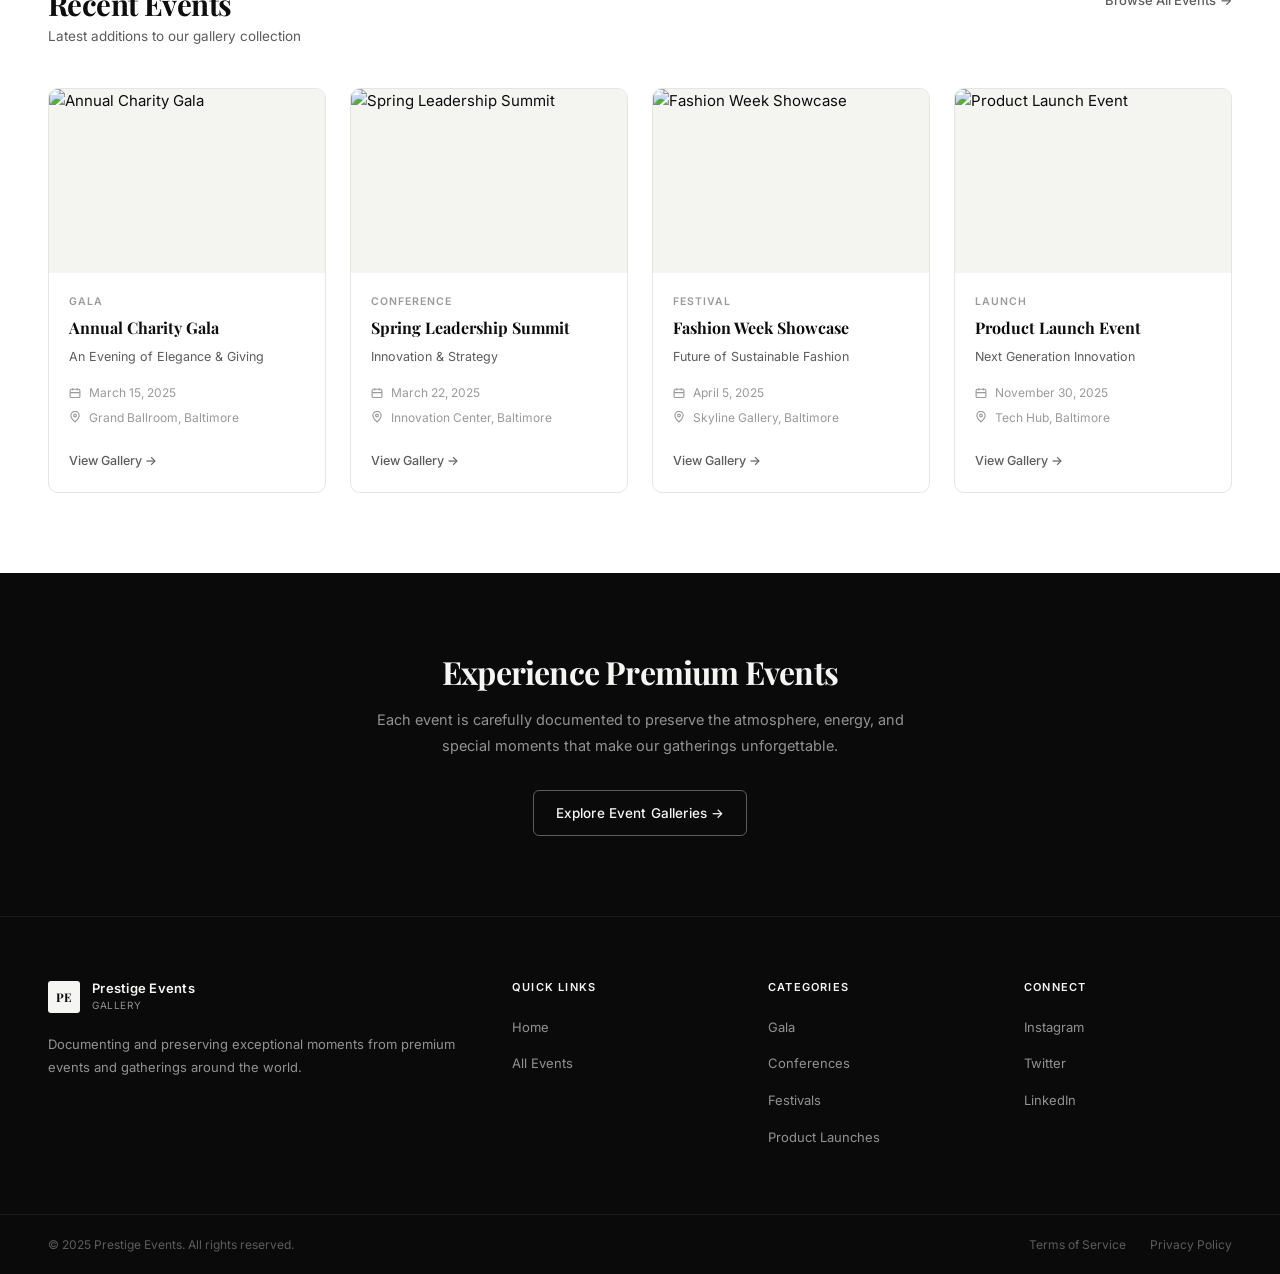
==== commit 0736542a: "Add admin panel with GitHub API publishing - admin.html: SPA 어드민 패널 (사이드바 + 토스트 + 로딩 오버레이) - css/adm" ====
--- a/index.html
+++ b/index.html
@@ -4,7 +4,7 @@
   <meta charset="UTF-8">
   <meta name="viewport" content="width=device-width, initial-scale=1.0">
   <title>Prestige Events — Premium Event Gallery</title>
-  <meta name="description" content="Discover our curated collection of premium event galleries. From galas to conferences, explore the moments that make each occasion unforgettable.">
+  <meta name="description" content="Discover our curated collection of premium event galleries.">
   <link rel="preconnect" href="https://fonts.googleapis.com">
   <link rel="preconnect" href="https://fonts.gstatic.com" crossorigin>
   <link href="https://fonts.googleapis.com/css2?family=Playfair+Display:wght@400;500;600;700&family=Inter:wght@300;400;500;600&display=swap" rel="stylesheet">
@@ -12,43 +12,28 @@
 </head>
 <body>
 
-  <!-- Header (injected by JS) -->
   <div id="site-header"></div>
 
   <main>
 
-    <!-- ═══════════════════════════════════════════
-         Hero Section
-    ═══════════════════════════════════════════ -->
+    <!-- Hero -->
     <section class="hero" aria-labelledby="hero-title">
       <div class="container hero__inner">
 
-        <!-- Left: Content -->
         <div class="hero__content">
           <div class="hero__label">
             <span class="hero__label-dot" aria-hidden="true"></span>
-            Premium Event Gallery
+            <span id="hero-label">Premium Event Gallery</span>
           </div>
-
-          <h1 class="hero__title" id="hero-title">
-            Moments That<br>Define Excellence
-          </h1>
-
-          <p class="hero__description">
+          <h1 class="hero__title" id="hero-title">Moments That<br>Define Excellence</h1>
+          <p class="hero__description" id="hero-description">
             Discover our curated collection of premium event galleries.
-            From galas to conferences, explore the moments that make
-            each occasion unforgettable.
+            From galas to conferences, explore the moments that make each occasion unforgettable.
           </p>
-
           <div class="hero__actions">
-            <a href="events.html" class="btn btn--primary">
-              Explore All Events <span aria-hidden="true">→</span>
-            </a>
-            <a href="#featured" class="btn btn--ghost">
-              View Featured
-            </a>
+            <a href="events.html" class="btn btn--primary" id="hero-cta-primary">Explore All Events →</a>
+            <a href="#featured" class="btn btn--ghost" id="hero-cta-secondary">View Featured</a>
           </div>
-
           <div class="hero__stats" aria-label="통계">
             <div class="hero__stat">
               <span class="hero__stat-value" id="stat-events">6+</span>
@@ -67,22 +52,15 @@
           </div>
         </div>
 
-        <!-- Right: Visual -->
         <div class="hero__visual" aria-hidden="true">
           <div class="hero__image-card">
-            <img
-              src="https://picsum.photos/seed/prestige-hero/600/750"
-              alt="Premium event photography"
-              loading="eager"
-            >
+            <img id="hero-image" src="https://picsum.photos/seed/prestige-hero/600/750" alt="Premium event photography" loading="eager">
           </div>
           <div class="hero__caption-card">
-            <span class="hero__caption-icon" aria-hidden="true">◈</span>
+            <span class="hero__caption-icon">◈</span>
             <div>
-              <div class="hero__caption-title">Gallery Archive</div>
-              <div class="hero__caption-text">
-                High quality event photography and curated moments
-              </div>
+              <div class="hero__caption-title" id="hero-caption-title">Gallery Archive</div>
+              <div class="hero__caption-text" id="hero-caption-text">High quality event photography and curated moments</div>
             </div>
           </div>
         </div>
@@ -90,72 +68,47 @@
       </div>
     </section>
 
-
-    <!-- ═══════════════════════════════════════════
-         Featured Events Section
-    ═══════════════════════════════════════════ -->
+    <!-- Featured Events -->
     <section class="section" id="featured" aria-labelledby="featured-title">
       <div class="container">
-
         <div class="section__header">
           <div>
             <h2 class="section__title" id="featured-title">Featured Events</h2>
-            <p class="section__subtitle">Highlighted moments from our premium collection</p>
+            <p class="section__subtitle" id="featured-subtitle">Highlighted moments from our premium collection</p>
           </div>
-          <a href="events.html" class="section__link" aria-label="모든 이벤트 보기">
-            View All <span aria-hidden="true">→</span>
-          </a>
+          <a href="events.html" class="section__link" id="featured-viewall">View All <span aria-hidden="true">→</span></a>
         </div>
-
-        <!-- Populated by main.js -->
         <div id="featured-events"></div>
-
       </div>
     </section>
 
-
-    <!-- ═══════════════════════════════════════════
-         Recent Events Section
-    ═══════════════════════════════════════════ -->
+    <!-- Recent Events -->
     <section class="section" style="background:var(--color-surface);padding-top:0;" aria-labelledby="recent-title">
       <div class="container" style="padding-top:var(--space-20);">
-
         <div class="section__header">
           <div>
             <h2 class="section__title" id="recent-title">Recent Events</h2>
-            <p class="section__subtitle">Latest additions to our gallery collection</p>
+            <p class="section__subtitle" id="recent-subtitle">Latest additions to our gallery collection</p>
           </div>
-          <a href="events.html" class="section__link" aria-label="모든 이벤트 보기">
-            Browse All Events <span aria-hidden="true">→</span>
-          </a>
+          <a href="events.html" class="section__link" id="recent-browseall">Browse All Events <span aria-hidden="true">→</span></a>
         </div>
-
-        <!-- Populated by main.js -->
         <div id="recent-events" class="events-grid events-grid--4"></div>
-
       </div>
     </section>
 
-
-    <!-- ═══════════════════════════════════════════
-         CTA Band
-    ═══════════════════════════════════════════ -->
+    <!-- CTA Band -->
     <section class="cta-band" aria-labelledby="cta-title">
       <div class="cta-band__inner">
         <h2 class="cta-band__title" id="cta-title">Experience Premium Events</h2>
-        <p class="cta-band__text">
-          Each event is carefully documented to preserve the atmosphere,
-          energy, and special moments that make our gatherings unforgettable.
+        <p class="cta-band__text" id="cta-text">
+          Each event is carefully documented to preserve the atmosphere, energy, and special moments that make our gatherings unforgettable.
         </p>
-        <a href="events.html" class="btn btn--outline-white">
-          Explore Event Galleries <span aria-hidden="true">→</span>
-        </a>
+        <a href="events.html" class="btn btn--outline-white" id="cta-button">Explore Event Galleries →</a>
       </div>
     </section>
 
   </main>
 
-  <!-- Footer (injected by JS) -->
   <div id="site-footer"></div>
 
   <script src="js/config.js"></script>
